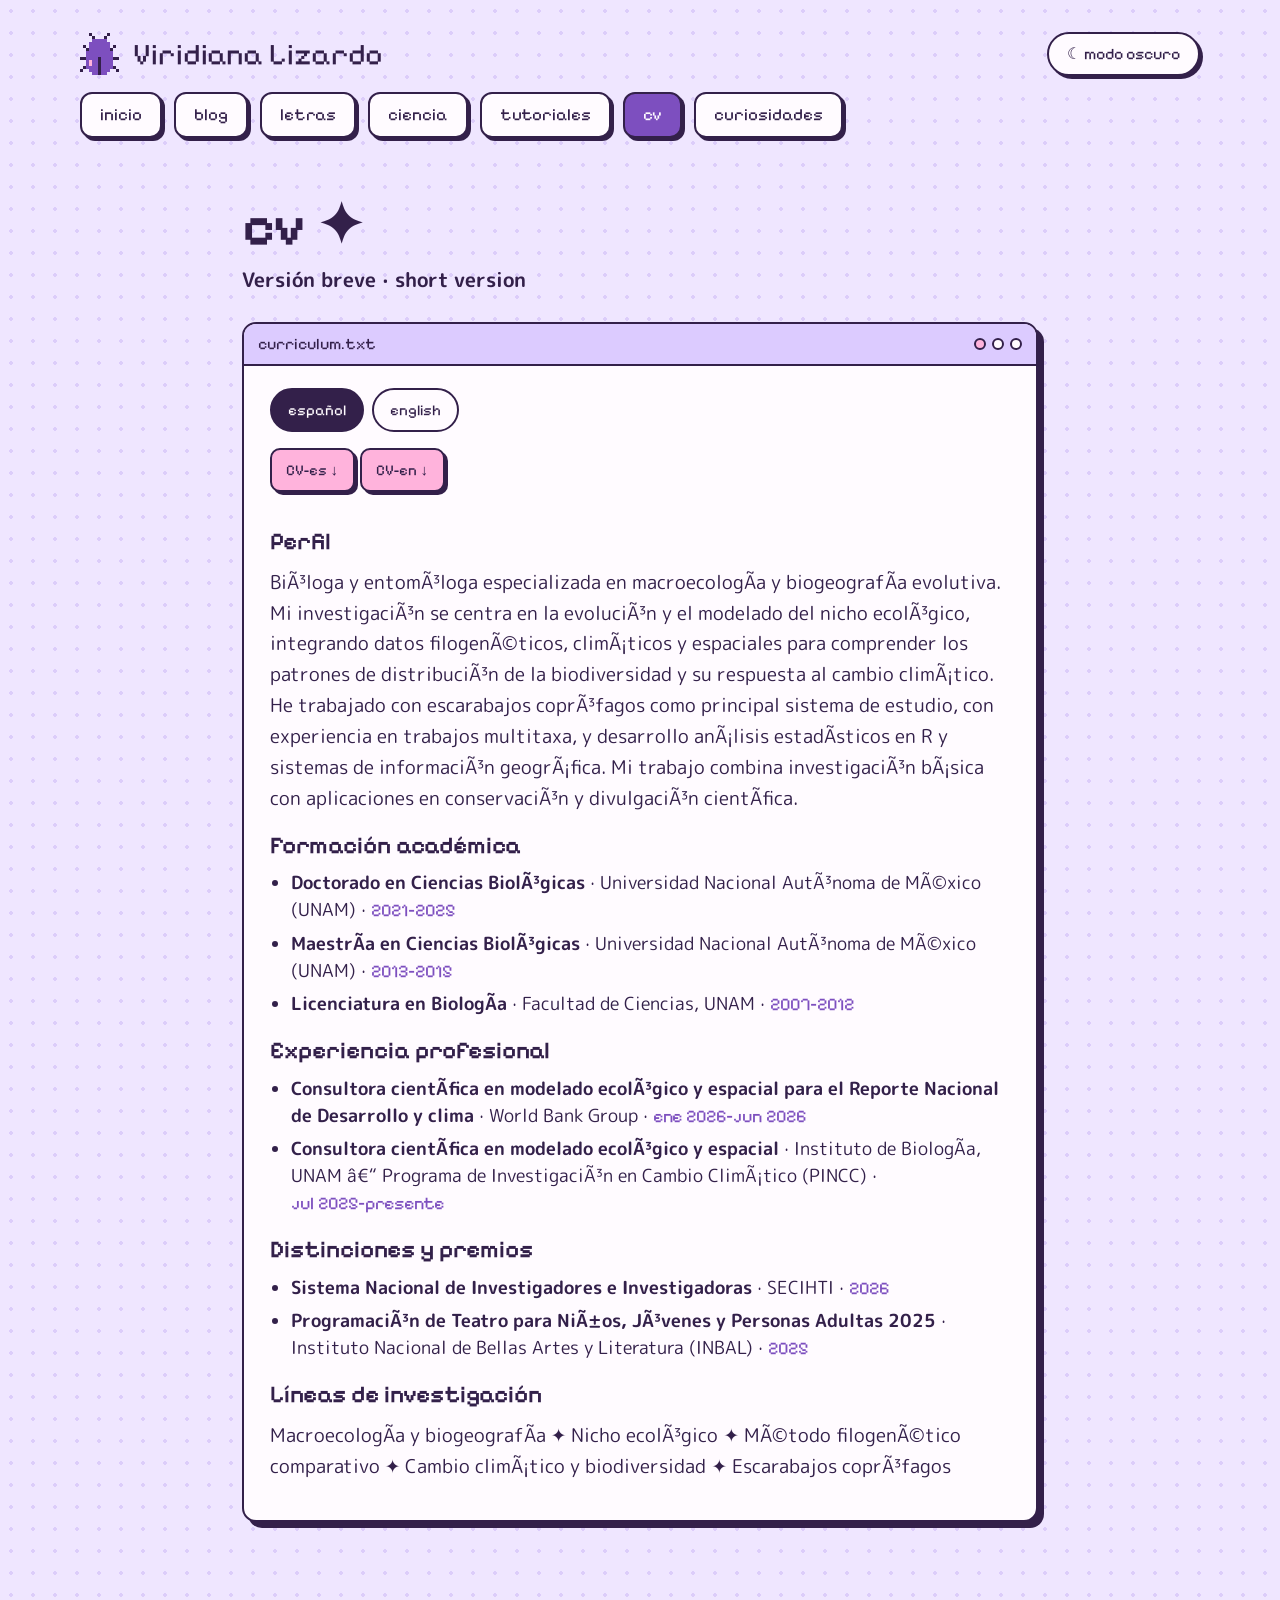
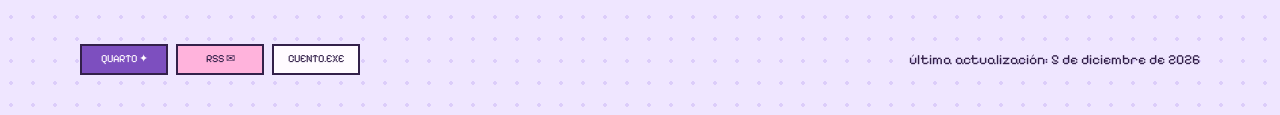
==== docs/index.html @ ea86d60e "webpage New bilingual and cuter version" ====
<!DOCTYPE html>
<html xmlns="http://www.w3.org/1999/xhtml" lang="es" xml:lang="es"><head>

<meta charset="utf-8">
<meta name="generator" content="quarto-1.9.36">

<meta name="viewport" content="width=device-width, initial-scale=1.0, user-scalable=yes">


<title>CV · Viridiana Lizardo</title>
<style>
/* Default styles provided by pandoc.
** See https://pandoc.org/MANUAL.html#variables-for-html for config info.
*/
code{white-space: pre-wrap;}
span.smallcaps{font-variant: small-caps;}
div.columns{display: flex; gap: min(4vw, 1.5em);}
div.column{flex: auto; overflow-x: auto;}
div.hanging-indent{margin-left: 1.5em; text-indent: -1.5em;}
ul.task-list{list-style: none;}
ul.task-list li input[type="checkbox"] {
  width: 0.8em;
  margin: 0 0.8em 0.2em -1em; /* quarto-specific, see https://github.com/quarto-dev/quarto-cli/issues/4556 */ 
  vertical-align: middle;
}
</style>


<script src="site_libs/quarto-nav/quarto-nav.js"></script>
<script src="site_libs/clipboard/clipboard.min.js"></script>
<script src="site_libs/quarto-search/autocomplete.umd.js"></script>
<script src="site_libs/quarto-search/fuse.min.js"></script>
<script src="site_libs/quarto-search/quarto-search.js"></script>
<meta name="quarto:offset" content="./">
<script src="site_libs/quarto-html/quarto.js" type="module"></script>
<script src="site_libs/quarto-html/tabsets/tabsets.js" type="module"></script>
<script src="site_libs/quarto-html/popper.min.js"></script>
<script src="site_libs/quarto-html/tippy.umd.min.js"></script>
<script src="site_libs/quarto-html/anchor.min.js"></script>
<link href="site_libs/quarto-html/tippy.css" rel="stylesheet">
<link href="site_libs/quarto-html/quarto-syntax-highlighting-845c23b38eaddc0f92fda52bfe77a8c8.css" rel="stylesheet" id="quarto-text-highlighting-styles">
<script src="site_libs/bootstrap/bootstrap.min.js"></script>
<link href="site_libs/bootstrap/bootstrap-icons.css" rel="stylesheet">
<link href="site_libs/bootstrap/bootstrap-8498c5ba3127c5292b793612cbbfc18a.min.css" rel="stylesheet" append-hash="true" id="quarto-bootstrap" data-mode="light">
<script id="quarto-search-options" type="application/json">{
  "location": "sidebar",
  "copy-button": false,
  "collapse-after": 3,
  "panel-placement": "start",
  "type": "textbox",
  "limit": 50,
  "keyboard-shortcut": [
    "f",
    "/",
    "s"
  ],
  "show-item-context": false,
  "language": {
    "search-no-results-text": "No se han encontrado resultados",
    "search-matching-documents-text": "documentos encontrados",
    "search-copy-link-title": "Copiar el enlace en la búsqueda",
    "search-hide-matches-text": "Ocultar resultados adicionales",
    "search-more-match-text": "resultado adicional en este documento",
    "search-more-matches-text": "resultados adicionales en este documento",
    "search-clear-button-title": "Borrar",
    "search-text-placeholder": "",
    "search-detached-cancel-button-title": "Cancelar",
    "search-submit-button-title": "Enviar",
    "search-label": "Buscar"
  }
}</script>
<link rel="preconnect" href="https://fonts.googleapis.com">
<link rel="preconnect" href="https://fonts.gstatic.com" crossorigin="">
<link href="https://fonts.googleapis.com/css2?family=Pixelify+Sans:wght@400;600;700&amp;family=M+PLUS+Rounded+1c:wght@400;700;800&amp;display=swap" rel="stylesheet">
<script>
  // Aplica el modo guardado antes de pintar (evita el parpadeo claro→oscuro)
  (function () {
    var m = null;
    try { m = localStorage.getItem("modo"); } catch (e) {}
    if (!m) m = window.matchMedia("(prefers-color-scheme: dark)").matches ? "oscuro" : "claro";
    document.documentElement.setAttribute("data-modo", m);
  })();
</script>


</head>

<body class="fullcontent quarto-light">

<div id="quarto-search-results"></div>
<!-- content -->
<div id="quarto-content" class="quarto-container page-columns page-rows-contents page-layout-article">
<!-- sidebar -->
<!-- margin-sidebar -->
    
<!-- main -->
<main class="content" id="quarto-document-content"><header id="title-block-header" class="quarto-title-block"><h1 class="title display-7">CV</h1></header>
<header class="cabecera">
  <a class="marca" href="./">
    <svg class="escarabajo" viewbox="0 0 13 14" shape-rendering="crispEdges" aria-hidden="true"><rect class="d" x="3" y="0" width="1" height="1"></rect><rect class="d" x="9" y="0" width="1" height="1"></rect><rect class="d" x="4" y="1" width="1" height="1"></rect><rect class="d" x="8" y="1" width="1" height="1"></rect><rect class="b" x="4" y="2" width="5" height="1"></rect><rect class="b" x="3" y="3" width="7" height="3"></rect><rect class="d" x="1" y="4" width="1" height="1"></rect><rect class="d" x="11" y="4" width="1" height="1"></rect><rect class="d" x="2" y="5" width="1" height="1"></rect><rect class="d" x="10" y="5" width="1" height="1"></rect><rect class="b" x="2" y="6" width="9" height="2"></rect><rect class="d" x="0" y="8" width="2" height="1"></rect><rect class="d" x="11" y="8" width="2" height="1"></rect><rect class="b" x="2" y="8" width="4" height="3"></rect><rect class="b" x="7" y="8" width="4" height="3"></rect><rect class="d" x="6" y="8" width="1" height="6"></rect><rect class="h" x="3" y="9" width="1" height="2"></rect><rect class="d" x="1" y="11" width="1" height="1"></rect><rect class="d" x="11" y="11" width="1" height="1"></rect><rect class="b" x="2" y="11" width="4" height="1"></rect><rect class="b" x="7" y="11" width="4" height="1"></rect><rect class="d" x="0" y="12" width="1" height="1"></rect><rect class="d" x="12" y="12" width="1" height="1"></rect><rect class="b" x="3" y="12" width="3" height="1"></rect><rect class="b" x="7" y="12" width="3" height="1"></rect><rect class="b" x="4" y="13" width="2" height="1"></rect><rect class="b" x="7" y="13" width="2" height="1"></rect></svg>
    <span class="marca-texto">
      <span class="marca-nombre">Viridiana Lizardo</span>
      <span class="lema">✧ escarabajos · cuentos · juguetes digitales ✧</span>
    </span>
  </a>
  <button class="boton boton-modo" type="button" id="boton-modo">☾ modo oscuro</button>
  <nav class="menu" aria-label="Secciones">
    <a class="boton" href="./" data-rutas="/,/index.html">inicio</a>
    <a class="boton" href="./blog.html" data-rutas="/blog,/posts/">blog</a>
    <a class="boton" href="./letras.html" data-rutas="/letras">letras</a>
    <a class="boton" href="./ciencia.html" data-rutas="/ciencia">ciencia</a>
    <a class="boton" href="./tutoriales.html" data-rutas="/tutoriales">tutoriales</a>
    <a class="boton" href="https://viridianalizardo.github.io/CV/">cv</a>
    <a class="boton" href="./curiosidades.html" data-rutas="/curiosidades,/experimentos/">curiosidades</a>
  </nav>
</header>
<script>
  // Quarto mete este bloque dentro de <main>; lo sacamos al inicio de <body> para que ocupe todo el ancho
  document.body.prepend(document.currentScript.previousElementSibling);
</script>

<header id="title-block-header">


</header>


<section id="cv" class="level1 titulo-seccion">
<h1>cv ✦</h1>
<p>Versión breve · short version</p>
</section>
<div class="ventana cv">
<div class="ventana-barra">
<span>curriculum.txt</span><span class="botoncitos" aria-hidden="true"><i></i><i></i><i></i></span>
</div>
<div class="ventana-cuerpo">
<div class="idiomas" role="group" aria-label="Idioma / Language" data-idiomas="">
<button type="button" data-lang="es" aria-pressed="true">
español
</button>
<button type="button" data-lang="en" aria-pressed="false">
english
</button>
</div>
<div class="botonera descargas">
<p><a href="pdf/CV-es.pdf" class="boton boton-pop" download="">CV-es ↓</a> <a href="pdf/CV-en.pdf" class="boton boton-pop" download="">CV-en ↓</a></p>
</div>
<div class="idioma" lang="es">
<section id="perfil" class="level2">
<h2 class="anchored" data-anchor-id="perfil">Perfil</h2>
<p>BiÃ³loga y entomÃ³loga especializada en macroecologÃ­a y biogeografÃ­a evolutiva. Mi investigaciÃ³n se centra en la evoluciÃ³n y el modelado del nicho ecolÃ³gico, integrando datos filogenÃ©ticos, climÃ¡ticos y espaciales para comprender los patrones de distribuciÃ³n de la biodiversidad y su respuesta al cambio climÃ¡tico. He trabajado con escarabajos coprÃ³fagos como principal sistema de estudio, con experiencia en trabajos multitaxa, y desarrollo anÃ¡lisis estadÃ­sticos en R y sistemas de informaciÃ³n geogrÃ¡fica. Mi trabajo combina investigaciÃ³n bÃ¡sica con aplicaciones en conservaciÃ³n y divulgaciÃ³n cientÃ­fica.</p>
</section>
<section id="formación-académica" class="level2">
<h2 class="anchored" data-anchor-id="formación-académica">Formación académica</h2>
<ul>
<li><strong>Doctorado en Ciencias BiolÃ³gicas</strong> · Universidad Nacional AutÃ³noma de MÃ©xico (UNAM) · <span class="cuando">2021–2025</span></li>
<li><strong>MaestrÃ­a en Ciencias BiolÃ³gicas</strong> · Universidad Nacional AutÃ³noma de MÃ©xico (UNAM) · <span class="cuando">2013–2015</span></li>
<li><strong>Licenciatura en BiologÃ­a</strong> · Facultad de Ciencias, UNAM · <span class="cuando">2007–2012</span></li>
</ul>
</section>
<section id="experiencia-profesional" class="level2">
<h2 class="anchored" data-anchor-id="experiencia-profesional">Experiencia profesional</h2>
<ul>
<li><strong>Consultora cientÃ­fica en modelado ecolÃ³gico y espacial para el Reporte Nacional de Desarrollo y clima</strong> · World Bank Group · <span class="cuando">ene 2026–jun 2026</span></li>
<li><strong>Consultora cientÃ­fica en modelado ecolÃ³gico y espacial</strong> · Instituto de BiologÃ­a, UNAM â€“ Programa de InvestigaciÃ³n en Cambio ClimÃ¡tico (PINCC) · <span class="cuando">jul 2025–presente</span></li>
</ul>
</section>
<section id="distinciones-y-premios" class="level2">
<h2 class="anchored" data-anchor-id="distinciones-y-premios">Distinciones y premios</h2>
<ul>
<li><strong>Sistema Nacional de Investigadores e Investigadoras</strong> · SECIHTI · <span class="cuando">2026</span></li>
<li><strong>ProgramaciÃ³n de Teatro para NiÃ±os, JÃ³venes y Personas Adultas 2025</strong> · Instituto Nacional de Bellas Artes y Literatura (INBAL) · <span class="cuando">2025</span></li>
</ul>
</section>
<section id="líneas-de-investigación" class="level2">
<h2 class="anchored" data-anchor-id="líneas-de-investigación">Líneas de investigación</h2>
<p>MacroecologÃ­a y biogeografÃ­a ✦ Nicho ecolÃ³gico ✦ MÃ©todo filogenÃ©tico comparativo ✦ Cambio climÃ¡tico y biodiversidad ✦ Escarabajos coprÃ³fagos</p>
</section>
</div>
<div class="idioma" lang="en" hidden="">
<section id="profile" class="level2">
<h2 class="anchored" data-anchor-id="profile">Profile</h2>
<p>Biologist and entomologist specialising in macroecology and evolutionary biogeography. My research focuses on the evolution and modelling of the ecological niche, integrating phylogenetic, climatic and spatial data to understand biodiversity distribution patterns and their response to climate change. Dung beetles are my main study system, and I also have experience with multi-taxa studies. I develop statistical analyses in R and geographic information systems. My work combines basic research with applications in conservation and science communication.</p>
</section>
<section id="education" class="level2">
<h2 class="anchored" data-anchor-id="education">Education</h2>
<ul>
<li><strong>PhD in Biological Sciences</strong> · Universidad Nacional AutÃ³noma de MÃ©xico (UNAM) · <span class="cuando">2021–2025</span></li>
<li><strong>MSc in Biological Sciences</strong> · Universidad Nacional AutÃ³noma de MÃ©xico (UNAM) · <span class="cuando">2013–2015</span></li>
<li><strong>BSc in Biology</strong> · Facultad de Ciencias, UNAM · <span class="cuando">2007–2012</span></li>
</ul>
</section>
<section id="professional-experience" class="level2">
<h2 class="anchored" data-anchor-id="professional-experience">Professional experience</h2>
<ul>
<li><strong>Scientific consultant in ecological and spatial modelling For the Country climate and developtment Report for Mexico</strong> · World Bank Group · <span class="cuando">Jan 2026–Jun 2026</span></li>
<li><strong>Scientific consultant in ecological and spatial modelling</strong> · Instituto de BiologÃ­a, UNAM â€“ Programa de InvestigaciÃ³n en Cambio ClimÃ¡tico (PINCC) · <span class="cuando">Jul 2025–present</span></li>
</ul>
</section>
<section id="honours-and-awards" class="level2">
<h2 class="anchored" data-anchor-id="honours-and-awards">Honours and awards</h2>
<ul>
<li><strong>National System of Researchers</strong> · SECIHTI · <span class="cuando">2026</span></li>
<li><strong>Theatre programme for children, young people and adults 2025</strong> · Instituto Nacional de Bellas Artes y Literatura (INBAL) · <span class="cuando">2025</span></li>
</ul>
</section>
<section id="research-interests" class="level2">
<h2 class="anchored" data-anchor-id="research-interests">Research interests</h2>
<p>Macroecology and biogeography ✦ Ecological niche ✦ Phylogenetic comparative methods ✦ Climate change and biodiversity ✦ Dung beetles</p>
</section>
</div>
</div>
</div>



</main> <!-- /main -->
<footer class="pie">
  <div class="botones-88">
    <a class="b88 b88-acc" href="https://quarto.org">QUARTO ✦</a>
    <a class="b88 b88-pop" href="./blog.xml">RSS ✉</a>
    <a class="b88" href="https://viridianalizardo.github.io/ideas_escritura/">CUENTO.EXE</a>
    <!-- Botones de amigues: <a class="b88" href="URL"><img src="/imagenes/boton-amigue.gif" alt="Nombre" width="88" height="31"></a> -->
  </div>
  <span class="actualizado">última actualización: <span id="fecha-actualizacion"></span></span>
</footer>

<script>
(function () {
  // El pie también sale del contenedor de Quarto
  document.body.appendChild(document.querySelector(".pie"));

  var raiz = document.documentElement;

  // --- modo claro / oscuro ---
  var boton = document.getElementById("boton-modo");
  function pintarBoton() {
    var oscuro = raiz.getAttribute("data-modo") === "oscuro";
    boton.textContent = oscuro ? "☼ modo claro" : "☾ modo oscuro";
    boton.setAttribute("aria-pressed", oscuro ? "true" : "false");
  }
  boton.addEventListener("click", function () {
    var nuevo = raiz.getAttribute("data-modo") === "oscuro" ? "claro" : "oscuro";
    raiz.setAttribute("data-modo", nuevo);
    try { localStorage.setItem("modo", nuevo); } catch (e) {}
    pintarBoton();
  });
  pintarBoton();

  // --- sección activa en el menú ---
  var ruta = location.pathname;
  document.querySelectorAll(".menu a[data-rutas]").forEach(function (a) {
    var rutas = a.getAttribute("data-rutas").split(",");
    var activa = rutas.some(function (r) {
      return r === "/" || r === "/index.html" ? (ruta === "/" || ruta === "/index.html") : ruta.indexOf(r) === 0;
    });
    if (activa) a.setAttribute("aria-current", "page");
  });

  // --- español / english ---
  document.querySelectorAll("[data-idiomas]").forEach(function (grupo) {
    var caja = grupo.closest(".ventana");
    grupo.querySelectorAll("button[data-lang]").forEach(function (b) {
      b.addEventListener("click", function () {
        var lang = b.getAttribute("data-lang");
        grupo.querySelectorAll("button").forEach(function (x) {
          x.setAttribute("aria-pressed", x === b ? "true" : "false");
        });
        caja.querySelectorAll(".idioma").forEach(function (d) {
          d.hidden = d.getAttribute("lang") !== lang;
        });
      });
    });
  });

  // --- fecha de última actualización (la da GitHub Pages) ---
  var f = document.getElementById("fecha-actualizacion");
  if (f) f.textContent = new Date(document.lastModified).toLocaleDateString("es-MX", { day: "numeric", month: "long", year: "numeric" });
})();
</script>
<!-- Solo en este repo: marca "cv" como sección activa y pone el favicon del sitio principal.
     Los otros archivos de _parciales/ y estilos.scss son copias del sitio personal
     (se actualizan con sincronizar_estilo <- TRUE en hacer_web.R). -->
<link rel="icon" href="https://viridianalizardo.github.io/imagenes/escarabajo.svg">
<script>
  document.querySelectorAll('.menu a[href*="/CV/"]').forEach(function (a) { a.setAttribute("aria-current", "page"); });
</script>
<script id="quarto-html-after-body" type="application/javascript">
  window.document.addEventListener("DOMContentLoaded", function (event) {
    const icon = "";
    const anchorJS = new window.AnchorJS();
    anchorJS.options = {
      placement: 'right',
      icon: icon
    };
    anchorJS.add('.anchored');
    const isCodeAnnotation = (el) => {
      for (const clz of el.classList) {
        if (clz.startsWith('code-annotation-')) {                     
          return true;
        }
      }
      return false;
    }
    const onCopySuccess = function(e) {
      // button target
      const button = e.trigger;
      // don't keep focus
      button.blur();
      // flash "checked"
      button.classList.add('code-copy-button-checked');
      var currentTitle = button.getAttribute("title");
      button.setAttribute("title", "Copiado");
      let tooltip;
      if (window.bootstrap) {
        button.setAttribute("data-bs-toggle", "tooltip");
        button.setAttribute("data-bs-placement", "left");
        button.setAttribute("data-bs-title", "Copiado");
        tooltip = new bootstrap.Tooltip(button, 
          { trigger: "manual", 
            customClass: "code-copy-button-tooltip",
            offset: [0, -8]});
        tooltip.show();    
      }
      setTimeout(function() {
        if (tooltip) {
          tooltip.hide();
          button.removeAttribute("data-bs-title");
          button.removeAttribute("data-bs-toggle");
          button.removeAttribute("data-bs-placement");
        }
        button.setAttribute("title", currentTitle);
        button.classList.remove('code-copy-button-checked');
      }, 1000);
      // clear code selection
      e.clearSelection();
    }
    const getTextToCopy = function(trigger) {
      const outerScaffold = trigger.parentElement.cloneNode(true);
      const codeEl = outerScaffold.querySelector('code');
      for (const childEl of codeEl.children) {
        if (isCodeAnnotation(childEl)) {
          childEl.remove();
        }
      }
      return codeEl.innerText;
    }
    const clipboard = new window.ClipboardJS('.code-copy-button:not([data-in-quarto-modal])', {
      text: getTextToCopy
    });
    clipboard.on('success', onCopySuccess);
    if (window.document.getElementById('quarto-embedded-source-code-modal')) {
      const clipboardModal = new window.ClipboardJS('.code-copy-button[data-in-quarto-modal]', {
        text: getTextToCopy,
        container: window.document.getElementById('quarto-embedded-source-code-modal')
      });
      clipboardModal.on('success', onCopySuccess);
    }
      var localhostRegex = new RegExp(/^(?:http|https):\/\/localhost\:?[0-9]*\//);
      var mailtoRegex = new RegExp(/^mailto:/);
        var filterRegex = new RegExp("https:\/\/viridianalizardo\.github\.io\/CV\/");
      var isInternal = (href) => {
          return filterRegex.test(href) || localhostRegex.test(href) || mailtoRegex.test(href);
      }
      // Inspect non-navigation links and adorn them if external
     var links = window.document.querySelectorAll('a[href]:not(.nav-link):not(.navbar-brand):not(.toc-action):not(.sidebar-link):not(.sidebar-item-toggle):not(.pagination-link):not(.no-external):not([aria-hidden]):not(.dropdown-item):not(.quarto-navigation-tool):not(.about-link)');
      for (var i=0; i<links.length; i++) {
        const link = links[i];
        if (!isInternal(link.href)) {
          // undo the damage that might have been done by quarto-nav.js in the case of
          // links that we want to consider external
          if (link.dataset.originalHref !== undefined) {
            link.href = link.dataset.originalHref;
          }
        }
      }
    function tippyHover(el, contentFn, onTriggerFn, onUntriggerFn) {
      const config = {
        allowHTML: true,
        maxWidth: 500,
        delay: 100,
        arrow: false,
        appendTo: function(el) {
            return el.parentElement;
        },
        interactive: true,
        interactiveBorder: 10,
        theme: 'quarto',
        placement: 'bottom-start',
      };
      if (contentFn) {
        config.content = contentFn;
      }
      if (onTriggerFn) {
        config.onTrigger = onTriggerFn;
      }
      if (onUntriggerFn) {
        config.onUntrigger = onUntriggerFn;
      }
      window.tippy(el, config); 
    }
    const noterefs = window.document.querySelectorAll('a[role="doc-noteref"]');
    for (var i=0; i<noterefs.length; i++) {
      const ref = noterefs[i];
      tippyHover(ref, function() {
        // use id or data attribute instead here
        let href = ref.getAttribute('data-footnote-href') || ref.getAttribute('href');
        try { href = new URL(href).hash; } catch {}
        const id = href.replace(/^#\/?/, "");
        const note = window.document.getElementById(id);
        if (note) {
          return note.innerHTML;
        } else {
          return "";
        }
      });
    }
    const xrefs = window.document.querySelectorAll('a.quarto-xref');
    const processXRef = (id, note) => {
      // Strip column container classes
      const stripColumnClz = (el) => {
        el.classList.remove("page-full", "page-columns");
        if (el.children) {
          for (const child of el.children) {
            stripColumnClz(child);
          }
        }
      }
      stripColumnClz(note)
      if (id === null || id.startsWith('sec-')) {
        // Special case sections, only their first couple elements
        const container = document.createElement("div");
        if (note.children && note.children.length > 2) {
          container.appendChild(note.children[0].cloneNode(true));
          for (let i = 1; i < note.children.length; i++) {
            const child = note.children[i];
            if (child.tagName === "P" && child.innerText === "") {
              continue;
            } else {
              container.appendChild(child.cloneNode(true));
              break;
            }
          }
          if (window.Quarto?.typesetMath) {
            window.Quarto.typesetMath(container);
          }
          return container.innerHTML
        } else {
          if (window.Quarto?.typesetMath) {
            window.Quarto.typesetMath(note);
          }
          return note.innerHTML;
        }
      } else {
        // Remove any anchor links if they are present
        const anchorLink = note.querySelector('a.anchorjs-link');
        if (anchorLink) {
          anchorLink.remove();
        }
        if (window.Quarto?.typesetMath) {
          window.Quarto.typesetMath(note);
        }
        if (note.classList.contains("callout")) {
          return note.outerHTML;
        } else {
          return note.innerHTML;
        }
      }
    }
    for (var i=0; i<xrefs.length; i++) {
      const xref = xrefs[i];
      tippyHover(xref, undefined, function(instance) {
        instance.disable();
        let url = xref.getAttribute('href');
        let hash = undefined; 
        if (url.startsWith('#')) {
          hash = url;
        } else {
          try { hash = new URL(url).hash; } catch {}
        }
        if (hash) {
          const id = hash.replace(/^#\/?/, "");
          const note = window.document.getElementById(id);
          if (note !== null) {
            try {
              const html = processXRef(id, note.cloneNode(true));
              instance.setContent(html);
            } finally {
              instance.enable();
              instance.show();
            }
          } else {
            // See if we can fetch this
            fetch(url.split('#')[0])
            .then(res => res.text())
            .then(html => {
              const parser = new DOMParser();
              const htmlDoc = parser.parseFromString(html, "text/html");
              const note = htmlDoc.getElementById(id);
              if (note !== null) {
                const html = processXRef(id, note);
                instance.setContent(html);
              } 
            }).finally(() => {
              instance.enable();
              instance.show();
            });
          }
        } else {
          // See if we can fetch a full url (with no hash to target)
          // This is a special case and we should probably do some content thinning / targeting
          fetch(url)
          .then(res => res.text())
          .then(html => {
            const parser = new DOMParser();
            const htmlDoc = parser.parseFromString(html, "text/html");
            const note = htmlDoc.querySelector('main.content');
            if (note !== null) {
              // This should only happen for chapter cross references
              // (since there is no id in the URL)
              // remove the first header
              if (note.children.length > 0 && note.children[0].tagName === "HEADER") {
                note.children[0].remove();
              }
              const html = processXRef(null, note);
              instance.setContent(html);
            } 
          }).finally(() => {
            instance.enable();
            instance.show();
          });
        }
      }, function(instance) {
      });
    }
        let selectedAnnoteEl;
        const selectorForAnnotation = ( cell, annotation) => {
          let cellAttr = 'data-code-cell="' + cell + '"';
          let lineAttr = 'data-code-annotation="' +  annotation + '"';
          const selector = 'span[' + cellAttr + '][' + lineAttr + ']';
          return selector;
        }
        const selectCodeLines = (annoteEl) => {
          const doc = window.document;
          const targetCell = annoteEl.getAttribute("data-target-cell");
          const targetAnnotation = annoteEl.getAttribute("data-target-annotation");
          const annoteSpan = window.document.querySelector(selectorForAnnotation(targetCell, targetAnnotation));
          const lines = annoteSpan.getAttribute("data-code-lines").split(",");
          const lineIds = lines.map((line) => {
            return targetCell + "-" + line;
          })
          let top = null;
          let height = null;
          let parent = null;
          if (lineIds.length > 0) {
              //compute the position of the single el (top and bottom and make a div)
              const el = window.document.getElementById(lineIds[0]);
              top = el.offsetTop;
              height = el.offsetHeight;
              parent = el.parentElement.parentElement;
            if (lineIds.length > 1) {
              const lastEl = window.document.getElementById(lineIds[lineIds.length - 1]);
              const bottom = lastEl.offsetTop + lastEl.offsetHeight;
              height = bottom - top;
            }
            if (top !== null && height !== null && parent !== null) {
              // cook up a div (if necessary) and position it 
              let div = window.document.getElementById("code-annotation-line-highlight");
              if (div === null) {
                div = window.document.createElement("div");
                div.setAttribute("id", "code-annotation-line-highlight");
                div.style.position = 'absolute';
                parent.appendChild(div);
              }
              div.style.top = top - 2 + "px";
              div.style.height = height + 4 + "px";
              div.style.left = 0;
              let gutterDiv = window.document.getElementById("code-annotation-line-highlight-gutter");
              if (gutterDiv === null) {
                gutterDiv = window.document.createElement("div");
                gutterDiv.setAttribute("id", "code-annotation-line-highlight-gutter");
                gutterDiv.style.position = 'absolute';
                const codeCell = window.document.getElementById(targetCell);
                const gutter = codeCell.querySelector('.code-annotation-gutter');
                gutter.appendChild(gutterDiv);
              }
              gutterDiv.style.top = top - 2 + "px";
              gutterDiv.style.height = height + 4 + "px";
            }
            selectedAnnoteEl = annoteEl;
          }
        };
        const unselectCodeLines = () => {
          const elementsIds = ["code-annotation-line-highlight", "code-annotation-line-highlight-gutter"];
          elementsIds.forEach((elId) => {
            const div = window.document.getElementById(elId);
            if (div) {
              div.remove();
            }
          });
          selectedAnnoteEl = undefined;
        };
          // Handle positioning of the toggle
      window.addEventListener(
        "resize",
        throttle(() => {
          elRect = undefined;
          if (selectedAnnoteEl) {
            selectCodeLines(selectedAnnoteEl);
          }
        }, 10)
      );
      function throttle(fn, ms) {
      let throttle = false;
      let timer;
        return (...args) => {
          if(!throttle) { // first call gets through
              fn.apply(this, args);
              throttle = true;
          } else { // all the others get throttled
              if(timer) clearTimeout(timer); // cancel #2
              timer = setTimeout(() => {
                fn.apply(this, args);
                timer = throttle = false;
              }, ms);
          }
        };
      }
        // Attach click handler to the DT
        const annoteDls = window.document.querySelectorAll('dt[data-target-cell]');
        for (const annoteDlNode of annoteDls) {
          annoteDlNode.addEventListener('click', (event) => {
            const clickedEl = event.target;
            if (clickedEl !== selectedAnnoteEl) {
              unselectCodeLines();
              const activeEl = window.document.querySelector('dt[data-target-cell].code-annotation-active');
              if (activeEl) {
                activeEl.classList.remove('code-annotation-active');
              }
              selectCodeLines(clickedEl);
              clickedEl.classList.add('code-annotation-active');
            } else {
              // Unselect the line
              unselectCodeLines();
              clickedEl.classList.remove('code-annotation-active');
            }
          });
        }
    const findCites = (el) => {
      const parentEl = el.parentElement;
      if (parentEl) {
        const cites = parentEl.dataset.cites;
        if (cites) {
          return {
            el,
            cites: cites.split(' ')
          };
        } else {
          return findCites(el.parentElement)
        }
      } else {
        return undefined;
      }
    };
    var bibliorefs = window.document.querySelectorAll('a[role="doc-biblioref"]');
    for (var i=0; i<bibliorefs.length; i++) {
      const ref = bibliorefs[i];
      const citeInfo = findCites(ref);
      if (citeInfo) {
        tippyHover(citeInfo.el, function() {
          var popup = window.document.createElement('div');
          citeInfo.cites.forEach(function(cite) {
            var citeDiv = window.document.createElement('div');
            citeDiv.classList.add('hanging-indent');
            citeDiv.classList.add('csl-entry');
            var biblioDiv = window.document.getElementById('ref-' + cite);
            if (biblioDiv) {
              citeDiv.innerHTML = biblioDiv.innerHTML;
            }
            popup.appendChild(citeDiv);
          });
          return popup.innerHTML;
        });
      }
    }
  });
  </script>
</div> <!-- /content -->




</body></html>
---- docs/site_libs/quarto-html/tippy.css ----
.tippy-box[data-animation=fade][data-state=hidden]{opacity:0}[data-tippy-root]{max-width:calc(100vw - 10px)}.tippy-box{position:relative;background-color:#333;color:#fff;border-radius:4px;font-size:14px;line-height:1.4;white-space:normal;outline:0;transition-property:transform,visibility,opacity}.tippy-box[data-placement^=top]>.tippy-arrow{bottom:0}.tippy-box[data-placement^=top]>.tippy-arrow:before{bottom:-7px;left:0;border-width:8px 8px 0;border-top-color:initial;transform-origin:center top}.tippy-box[data-placement^=bottom]>.tippy-arrow{top:0}.tippy-box[data-placement^=bottom]>.tippy-arrow:before{top:-7px;left:0;border-width:0 8px 8px;border-bottom-color:initial;transform-origin:center bottom}.tippy-box[data-placement^=left]>.tippy-arrow{right:0}.tippy-box[data-placement^=left]>.tippy-arrow:before{border-width:8px 0 8px 8px;border-left-color:initial;right:-7px;transform-origin:center left}.tippy-box[data-placement^=right]>.tippy-arrow{left:0}.tippy-box[data-placement^=right]>.tippy-arrow:before{left:-7px;border-width:8px 8px 8px 0;border-right-color:initial;transform-origin:center right}.tippy-box[data-inertia][data-state=visible]{transition-timing-function:cubic-bezier(.54,1.5,.38,1.11)}.tippy-arrow{width:16px;height:16px;color:#333}.tippy-arrow:before{content:"";position:absolute;border-color:transparent;border-style:solid}.tippy-content{position:relative;padding:5px 9px;z-index:1}
---- docs/site_libs/quarto-html/quarto-syntax-highlighting-845c23b38eaddc0f92fda52bfe77a8c8.css ----
/* quarto syntax highlight colors */
:root {
  --quarto-hl-ot-color: #003B4F;
  --quarto-hl-at-color: #657422;
  --quarto-hl-ss-color: #20794D;
  --quarto-hl-an-color: #5E5E5E;
  --quarto-hl-fu-color: #4758AB;
  --quarto-hl-st-color: #20794D;
  --quarto-hl-cf-color: #003B4F;
  --quarto-hl-op-color: #5E5E5E;
  --quarto-hl-er-color: #AD0000;
  --quarto-hl-bn-color: #AD0000;
  --quarto-hl-al-color: #AD0000;
  --quarto-hl-va-color: #111111;
  --quarto-hl-bu-color: inherit;
  --quarto-hl-ex-color: inherit;
  --quarto-hl-pp-color: #AD0000;
  --quarto-hl-in-color: #5E5E5E;
  --quarto-hl-vs-color: #20794D;
  --quarto-hl-wa-color: #5E5E5E;
  --quarto-hl-do-color: #5E5E5E;
  --quarto-hl-im-color: #00769E;
  --quarto-hl-ch-color: #20794D;
  --quarto-hl-dt-color: #AD0000;
  --quarto-hl-fl-color: #AD0000;
  --quarto-hl-co-color: #5E5E5E;
  --quarto-hl-cv-color: #5E5E5E;
  --quarto-hl-cn-color: #8f5902;
  --quarto-hl-sc-color: #5E5E5E;
  --quarto-hl-dv-color: #AD0000;
  --quarto-hl-kw-color: #003B4F;
}

/* other quarto variables */
:root {
  --quarto-font-monospace: SFMono-Regular, Menlo, Monaco, Consolas, "Liberation Mono", "Courier New", monospace;
}

/* syntax highlight based on Pandoc's rules */
pre > code.sourceCode > span {
  color: #003B4F;
}

code.sourceCode > span {
  color: #003B4F;
}

div.sourceCode,
div.sourceCode pre.sourceCode {
  color: #003B4F;
}

/* Normal */
code span {
  color: #003B4F;
}

/* Alert */
code span.al {
  color: #AD0000;
  font-style: inherit;
}

/* Annotation */
code span.an {
  color: #5E5E5E;
  font-style: inherit;
}

/* Attribute */
code span.at {
  color: #657422;
  font-style: inherit;
}

/* BaseN */
code span.bn {
  color: #AD0000;
  font-style: inherit;
}

/* BuiltIn */
code span.bu {
  font-style: inherit;
}

/* ControlFlow */
code span.cf {
  color: #003B4F;
  font-weight: bold;
  font-style: inherit;
}

/* Char */
code span.ch {
  color: #20794D;
  font-style: inherit;
}

/* Constant */
code span.cn {
  color: #8f5902;
  font-style: inherit;
}

/* Comment */
code span.co {
  color: #5E5E5E;
  font-style: inherit;
}

/* CommentVar */
code span.cv {
  color: #5E5E5E;
  font-style: italic;
}

/* Documentation */
code span.do {
  color: #5E5E5E;
  font-style: italic;
}

/* DataType */
code span.dt {
  color: #AD0000;
  font-style: inherit;
}

/* DecVal */
code span.dv {
  color: #AD0000;
  font-style: inherit;
}

/* Error */
code span.er {
  color: #AD0000;
  font-style: inherit;
}

/* Extension */
code span.ex {
  font-style: inherit;
}

/* Float */
code span.fl {
  color: #AD0000;
  font-style: inherit;
}

/* Function */
code span.fu {
  color: #4758AB;
  font-style: inherit;
}

/* Import */
code span.im {
  color: #00769E;
  font-style: inherit;
}

/* Information */
code span.in {
  color: #5E5E5E;
  font-style: inherit;
}

/* Keyword */
code span.kw {
  color: #003B4F;
  font-weight: bold;
  font-style: inherit;
}

/* Operator */
code span.op {
  color: #5E5E5E;
  font-style: inherit;
}

/* Other */
code span.ot {
  color: #003B4F;
  font-style: inherit;
}

/* Preprocessor */
code span.pp {
  color: #AD0000;
  font-style: inherit;
}

/* SpecialChar */
code span.sc {
  color: #5E5E5E;
  font-style: inherit;
}

/* SpecialString */
code span.ss {
  color: #20794D;
  font-style: inherit;
}

/* String */
code span.st {
  color: #20794D;
  font-style: inherit;
}

/* Variable */
code span.va {
  color: #111111;
  font-style: inherit;
}

/* VerbatimString */
code span.vs {
  color: #20794D;
  font-style: inherit;
}

/* Warning */
code span.wa {
  color: #5E5E5E;
  font-style: italic;
}

.prevent-inlining {
  content: "</";
}

/*# sourceMappingURL=ac89f0bb514bba72461919f78549e31c.css.map */
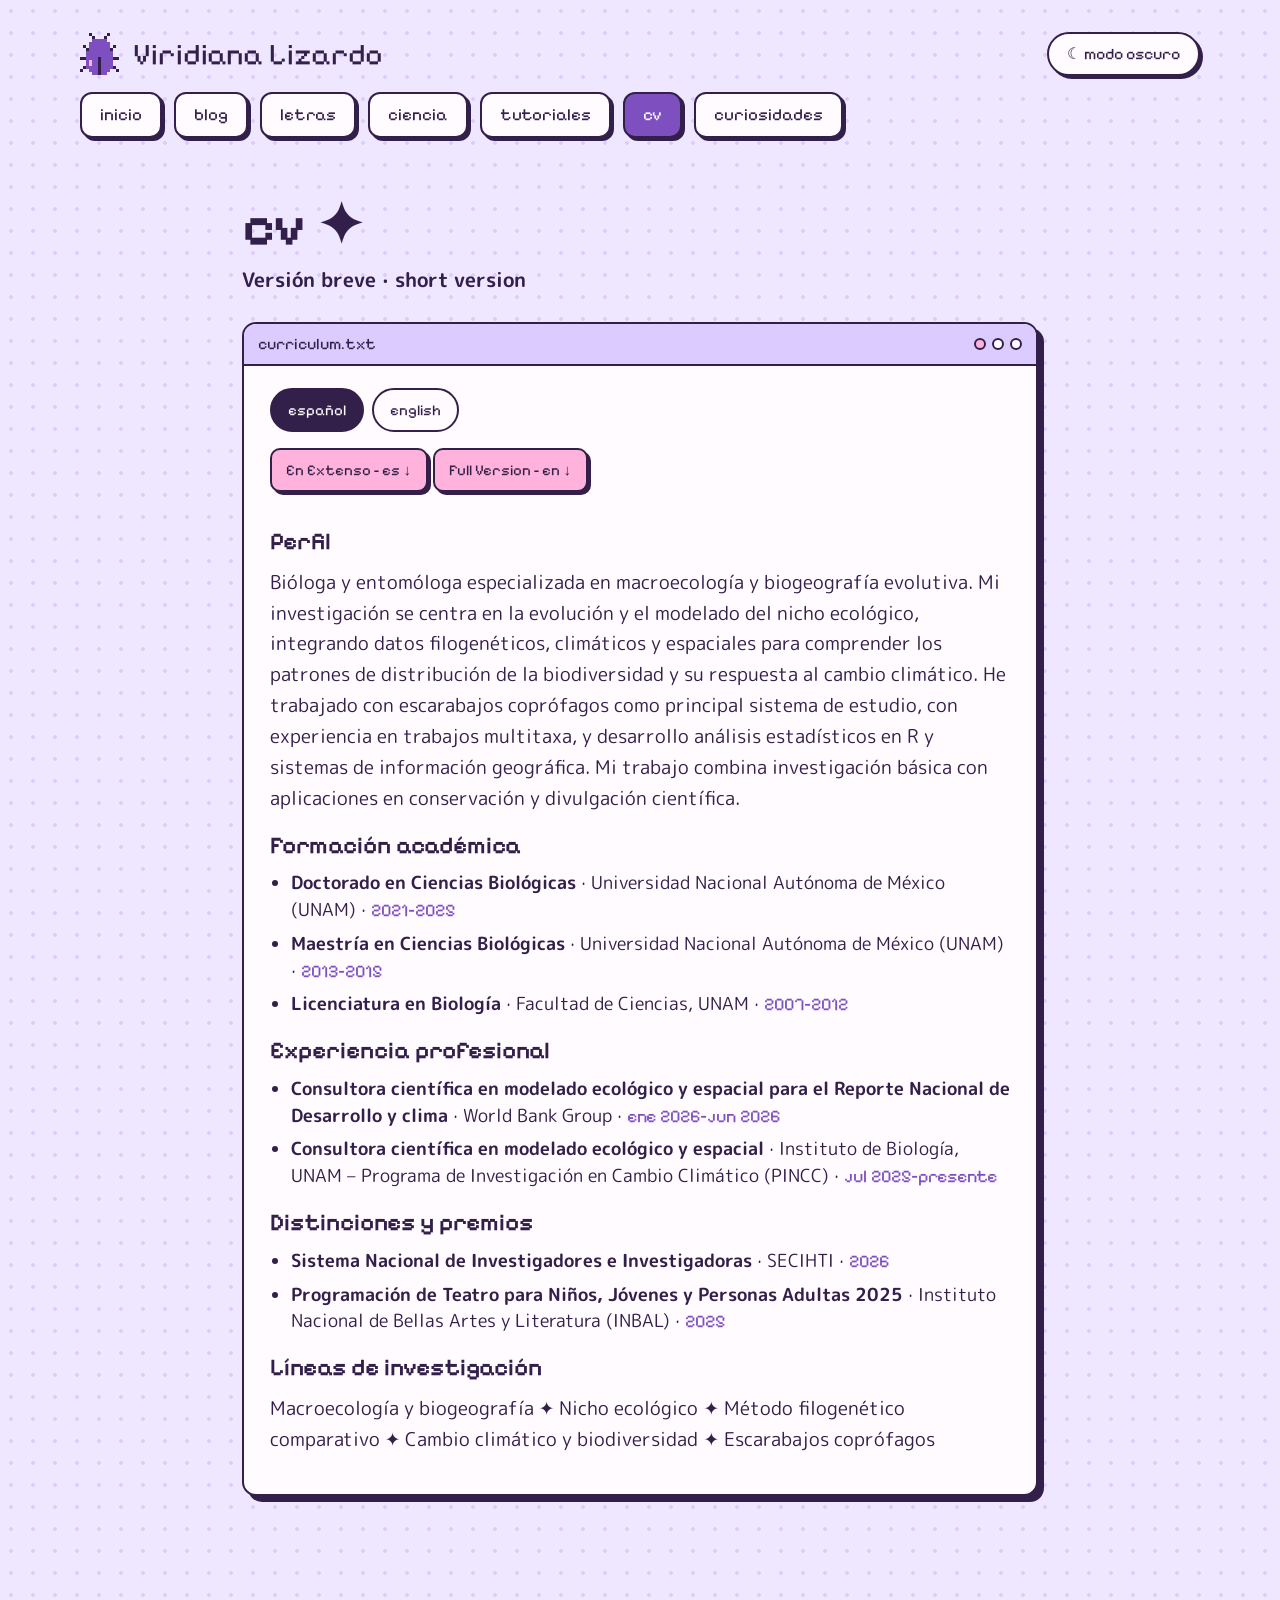
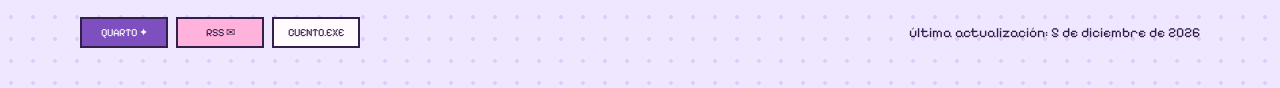
==== commit 4359c50e: "buttons fixed" ====
--- a/docs/index.html
+++ b/docs/index.html
@@ -96,28 +96,51 @@
 <!-- main -->
 <main class="content" id="quarto-document-content"><header id="title-block-header" class="quarto-title-block"><h1 class="title display-7">CV</h1></header>
 <header class="cabecera">
-  <a class="marca" href="./">
+
+  <a class="marca" href="https://viridianalizardo.github.io/">
+
     <svg class="escarabajo" viewbox="0 0 13 14" shape-rendering="crispEdges" aria-hidden="true"><rect class="d" x="3" y="0" width="1" height="1"></rect><rect class="d" x="9" y="0" width="1" height="1"></rect><rect class="d" x="4" y="1" width="1" height="1"></rect><rect class="d" x="8" y="1" width="1" height="1"></rect><rect class="b" x="4" y="2" width="5" height="1"></rect><rect class="b" x="3" y="3" width="7" height="3"></rect><rect class="d" x="1" y="4" width="1" height="1"></rect><rect class="d" x="11" y="4" width="1" height="1"></rect><rect class="d" x="2" y="5" width="1" height="1"></rect><rect class="d" x="10" y="5" width="1" height="1"></rect><rect class="b" x="2" y="6" width="9" height="2"></rect><rect class="d" x="0" y="8" width="2" height="1"></rect><rect class="d" x="11" y="8" width="2" height="1"></rect><rect class="b" x="2" y="8" width="4" height="3"></rect><rect class="b" x="7" y="8" width="4" height="3"></rect><rect class="d" x="6" y="8" width="1" height="6"></rect><rect class="h" x="3" y="9" width="1" height="2"></rect><rect class="d" x="1" y="11" width="1" height="1"></rect><rect class="d" x="11" y="11" width="1" height="1"></rect><rect class="b" x="2" y="11" width="4" height="1"></rect><rect class="b" x="7" y="11" width="4" height="1"></rect><rect class="d" x="0" y="12" width="1" height="1"></rect><rect class="d" x="12" y="12" width="1" height="1"></rect><rect class="b" x="3" y="12" width="3" height="1"></rect><rect class="b" x="7" y="12" width="3" height="1"></rect><rect class="b" x="4" y="13" width="2" height="1"></rect><rect class="b" x="7" y="13" width="2" height="1"></rect></svg>
+
     <span class="marca-texto">
+
       <span class="marca-nombre">Viridiana Lizardo</span>
+
       <span class="lema">✧ escarabajos · cuentos · juguetes digitales ✧</span>
+
     </span>
+
   </a>
+
   <button class="boton boton-modo" type="button" id="boton-modo">☾ modo oscuro</button>
+
   <nav class="menu" aria-label="Secciones">
-    <a class="boton" href="./" data-rutas="/,/index.html">inicio</a>
-    <a class="boton" href="./blog.html" data-rutas="/blog,/posts/">blog</a>
-    <a class="boton" href="./letras.html" data-rutas="/letras">letras</a>
-    <a class="boton" href="./ciencia.html" data-rutas="/ciencia">ciencia</a>
-    <a class="boton" href="./tutoriales.html" data-rutas="/tutoriales">tutoriales</a>
+
+    <a class="boton" href="https://viridianalizardo.github.io/" data-rutas="/,/index.html">inicio</a>
+
+    <a class="boton" href="https://viridianalizardo.github.io/blog.html" data-rutas="/blog,/posts/">blog</a>
+
+    <a class="boton" href="https://viridianalizardo.github.io/letras.html" data-rutas="/letras">letras</a>
+
+    <a class="boton" href="https://viridianalizardo.github.io/ciencia.html" data-rutas="/ciencia">ciencia</a>
+
+    <a class="boton" href="https://viridianalizardo.github.io/tutoriales.html" data-rutas="/tutoriales">tutoriales</a>
+
     <a class="boton" href="https://viridianalizardo.github.io/CV/">cv</a>
-    <a class="boton" href="./curiosidades.html" data-rutas="/curiosidades,/experimentos/">curiosidades</a>
+
+    <a class="boton" href="https://viridianalizardo.github.io/curiosidades.html" data-rutas="/curiosidades,/experimentos/">curiosidades</a>
+
   </nav>
+
 </header>
+
 <script>
+
   // Quarto mete este bloque dentro de <main>; lo sacamos al inicio de <body> para que ocupe todo el ancho
+
   document.body.prepend(document.currentScript.previousElementSibling);
+
 </script>
+
 
 <header id="title-block-header">
 
@@ -143,38 +166,38 @@
 </button>
 </div>
 <div class="botonera descargas">
-<p><a href="pdf/CV-es.pdf" class="boton boton-pop" download="">CV-es ↓</a> <a href="pdf/CV-en.pdf" class="boton boton-pop" download="">CV-en ↓</a></p>
+<p><a href="pdf/CV-es.pdf" class="boton boton-pop" download="">En Extenso - es ↓</a> <a href="pdf/CV-en.pdf" class="boton boton-pop" download="">Full Version - en ↓</a></p>
 </div>
 <div class="idioma" lang="es">
 <section id="perfil" class="level2">
 <h2 class="anchored" data-anchor-id="perfil">Perfil</h2>
-<p>BiÃ³loga y entomÃ³loga especializada en macroecologÃ­a y biogeografÃ­a evolutiva. Mi investigaciÃ³n se centra en la evoluciÃ³n y el modelado del nicho ecolÃ³gico, integrando datos filogenÃ©ticos, climÃ¡ticos y espaciales para comprender los patrones de distribuciÃ³n de la biodiversidad y su respuesta al cambio climÃ¡tico. He trabajado con escarabajos coprÃ³fagos como principal sistema de estudio, con experiencia en trabajos multitaxa, y desarrollo anÃ¡lisis estadÃ­sticos en R y sistemas de informaciÃ³n geogrÃ¡fica. Mi trabajo combina investigaciÃ³n bÃ¡sica con aplicaciones en conservaciÃ³n y divulgaciÃ³n cientÃ­fica.</p>
+<p>Bióloga y entomóloga especializada en macroecología y biogeografía evolutiva. Mi investigación se centra en la evolución y el modelado del nicho ecológico, integrando datos filogenéticos, climáticos y espaciales para comprender los patrones de distribución de la biodiversidad y su respuesta al cambio climático. He trabajado con escarabajos coprófagos como principal sistema de estudio, con experiencia en trabajos multitaxa, y desarrollo análisis estadísticos en R y sistemas de información geográfica. Mi trabajo combina investigación básica con aplicaciones en conservación y divulgación científica.</p>
 </section>
 <section id="formación-académica" class="level2">
 <h2 class="anchored" data-anchor-id="formación-académica">Formación académica</h2>
 <ul>
-<li><strong>Doctorado en Ciencias BiolÃ³gicas</strong> · Universidad Nacional AutÃ³noma de MÃ©xico (UNAM) · <span class="cuando">2021–2025</span></li>
-<li><strong>MaestrÃ­a en Ciencias BiolÃ³gicas</strong> · Universidad Nacional AutÃ³noma de MÃ©xico (UNAM) · <span class="cuando">2013–2015</span></li>
-<li><strong>Licenciatura en BiologÃ­a</strong> · Facultad de Ciencias, UNAM · <span class="cuando">2007–2012</span></li>
+<li><strong>Doctorado en Ciencias Biológicas</strong> · Universidad Nacional Autónoma de México (UNAM) · <span class="cuando">2021–2025</span></li>
+<li><strong>Maestría en Ciencias Biológicas</strong> · Universidad Nacional Autónoma de México (UNAM) · <span class="cuando">2013–2015</span></li>
+<li><strong>Licenciatura en Biología</strong> · Facultad de Ciencias, UNAM · <span class="cuando">2007–2012</span></li>
 </ul>
 </section>
 <section id="experiencia-profesional" class="level2">
 <h2 class="anchored" data-anchor-id="experiencia-profesional">Experiencia profesional</h2>
 <ul>
-<li><strong>Consultora cientÃ­fica en modelado ecolÃ³gico y espacial para el Reporte Nacional de Desarrollo y clima</strong> · World Bank Group · <span class="cuando">ene 2026–jun 2026</span></li>
-<li><strong>Consultora cientÃ­fica en modelado ecolÃ³gico y espacial</strong> · Instituto de BiologÃ­a, UNAM â€“ Programa de InvestigaciÃ³n en Cambio ClimÃ¡tico (PINCC) · <span class="cuando">jul 2025–presente</span></li>
+<li><strong>Consultora científica en modelado ecológico y espacial para el Reporte Nacional de Desarrollo y clima</strong> · World Bank Group · <span class="cuando">ene 2026–jun 2026</span></li>
+<li><strong>Consultora científica en modelado ecológico y espacial</strong> · Instituto de Biología, UNAM – Programa de Investigación en Cambio Climático (PINCC) · <span class="cuando">jul 2025–presente</span></li>
 </ul>
 </section>
 <section id="distinciones-y-premios" class="level2">
 <h2 class="anchored" data-anchor-id="distinciones-y-premios">Distinciones y premios</h2>
 <ul>
 <li><strong>Sistema Nacional de Investigadores e Investigadoras</strong> · SECIHTI · <span class="cuando">2026</span></li>
-<li><strong>ProgramaciÃ³n de Teatro para NiÃ±os, JÃ³venes y Personas Adultas 2025</strong> · Instituto Nacional de Bellas Artes y Literatura (INBAL) · <span class="cuando">2025</span></li>
+<li><strong>Programación de Teatro para Niños, Jóvenes y Personas Adultas 2025</strong> · Instituto Nacional de Bellas Artes y Literatura (INBAL) · <span class="cuando">2025</span></li>
 </ul>
 </section>
 <section id="líneas-de-investigación" class="level2">
 <h2 class="anchored" data-anchor-id="líneas-de-investigación">Líneas de investigación</h2>
-<p>MacroecologÃ­a y biogeografÃ­a ✦ Nicho ecolÃ³gico ✦ MÃ©todo filogenÃ©tico comparativo ✦ Cambio climÃ¡tico y biodiversidad ✦ Escarabajos coprÃ³fagos</p>
+<p>Macroecología y biogeografía ✦ Nicho ecológico ✦ Método filogenético comparativo ✦ Cambio climático y biodiversidad ✦ Escarabajos coprófagos</p>
 </section>
 </div>
 <div class="idioma" lang="en" hidden="">
@@ -185,8 +208,8 @@
 <section id="education" class="level2">
 <h2 class="anchored" data-anchor-id="education">Education</h2>
 <ul>
-<li><strong>PhD in Biological Sciences</strong> · Universidad Nacional AutÃ³noma de MÃ©xico (UNAM) · <span class="cuando">2021–2025</span></li>
-<li><strong>MSc in Biological Sciences</strong> · Universidad Nacional AutÃ³noma de MÃ©xico (UNAM) · <span class="cuando">2013–2015</span></li>
+<li><strong>PhD in Biological Sciences</strong> · Universidad Nacional Autónoma de México (UNAM) · <span class="cuando">2021–2025</span></li>
+<li><strong>MSc in Biological Sciences</strong> · Universidad Nacional Autónoma de México (UNAM) · <span class="cuando">2013–2015</span></li>
 <li><strong>BSc in Biology</strong> · Facultad de Ciencias, UNAM · <span class="cuando">2007–2012</span></li>
 </ul>
 </section>
@@ -194,7 +217,7 @@
 <h2 class="anchored" data-anchor-id="professional-experience">Professional experience</h2>
 <ul>
 <li><strong>Scientific consultant in ecological and spatial modelling For the Country climate and developtment Report for Mexico</strong> · World Bank Group · <span class="cuando">Jan 2026–Jun 2026</span></li>
-<li><strong>Scientific consultant in ecological and spatial modelling</strong> · Instituto de BiologÃ­a, UNAM â€“ Programa de InvestigaciÃ³n en Cambio ClimÃ¡tico (PINCC) · <span class="cuando">Jul 2025–present</span></li>
+<li><strong>Scientific consultant in ecological and spatial modelling</strong> · Instituto de Biología, UNAM – Programa de Investigación en Cambio Climático (PINCC) · <span class="cuando">Jul 2025–present</span></li>
 </ul>
 </section>
 <section id="honours-and-awards" class="level2">
@@ -216,68 +239,131 @@
 
 </main> <!-- /main -->
 <footer class="pie">
+
   <div class="botones-88">
+
     <a class="b88 b88-acc" href="https://quarto.org">QUARTO ✦</a>
-    <a class="b88 b88-pop" href="./blog.xml">RSS ✉</a>
+
+    <a class="b88 b88-pop" href="https://viridianalizardo.github.io/blog.xml">RSS ✉</a>
+
     <a class="b88" href="https://viridianalizardo.github.io/ideas_escritura/">CUENTO.EXE</a>
+
     <!-- Botones de amigues: <a class="b88" href="URL"><img src="/imagenes/boton-amigue.gif" alt="Nombre" width="88" height="31"></a> -->
+
   </div>
+
   <span class="actualizado">última actualización: <span id="fecha-actualizacion"></span></span>
+
 </footer>
 
+
+
 <script>
+
 (function () {
+
   // El pie también sale del contenedor de Quarto
+
   document.body.appendChild(document.querySelector(".pie"));
 
+
+
   var raiz = document.documentElement;
 
+
+
   // --- modo claro / oscuro ---
+
   var boton = document.getElementById("boton-modo");
+
   function pintarBoton() {
+
     var oscuro = raiz.getAttribute("data-modo") === "oscuro";
+
     boton.textContent = oscuro ? "☼ modo claro" : "☾ modo oscuro";
+
     boton.setAttribute("aria-pressed", oscuro ? "true" : "false");
+
   }
+
   boton.addEventListener("click", function () {
+
     var nuevo = raiz.getAttribute("data-modo") === "oscuro" ? "claro" : "oscuro";
+
     raiz.setAttribute("data-modo", nuevo);
+
     try { localStorage.setItem("modo", nuevo); } catch (e) {}
+
     pintarBoton();
+
   });
+
   pintarBoton();
 
+
+
   // --- sección activa en el menú ---
+
   var ruta = location.pathname;
+
   document.querySelectorAll(".menu a[data-rutas]").forEach(function (a) {
+
     var rutas = a.getAttribute("data-rutas").split(",");
+
     var activa = rutas.some(function (r) {
+
       return r === "/" || r === "/index.html" ? (ruta === "/" || ruta === "/index.html") : ruta.indexOf(r) === 0;
+
     });
+
     if (activa) a.setAttribute("aria-current", "page");
+
   });
 
+
+
   // --- español / english ---
+
   document.querySelectorAll("[data-idiomas]").forEach(function (grupo) {
+
     var caja = grupo.closest(".ventana");
+
     grupo.querySelectorAll("button[data-lang]").forEach(function (b) {
+
       b.addEventListener("click", function () {
+
         var lang = b.getAttribute("data-lang");
+
         grupo.querySelectorAll("button").forEach(function (x) {
+
           x.setAttribute("aria-pressed", x === b ? "true" : "false");
+
         });
+
         caja.querySelectorAll(".idioma").forEach(function (d) {
+
           d.hidden = d.getAttribute("lang") !== lang;
+
         });
+
       });
+
     });
+
   });
 
+
+
   // --- fecha de última actualización (la da GitHub Pages) ---
+
   var f = document.getElementById("fecha-actualizacion");
+
   if (f) f.textContent = new Date(document.lastModified).toLocaleDateString("es-MX", { day: "numeric", month: "long", year: "numeric" });
+
 })();
+
 </script>
+
 <!-- Solo en este repo: marca "cv" como sección activa y pone el favicon del sitio principal.
      Los otros archivos de _parciales/ y estilos.scss son copias del sitio personal
      (se actualizan con sincronizar_estilo <- TRUE en hacer_web.R). -->
